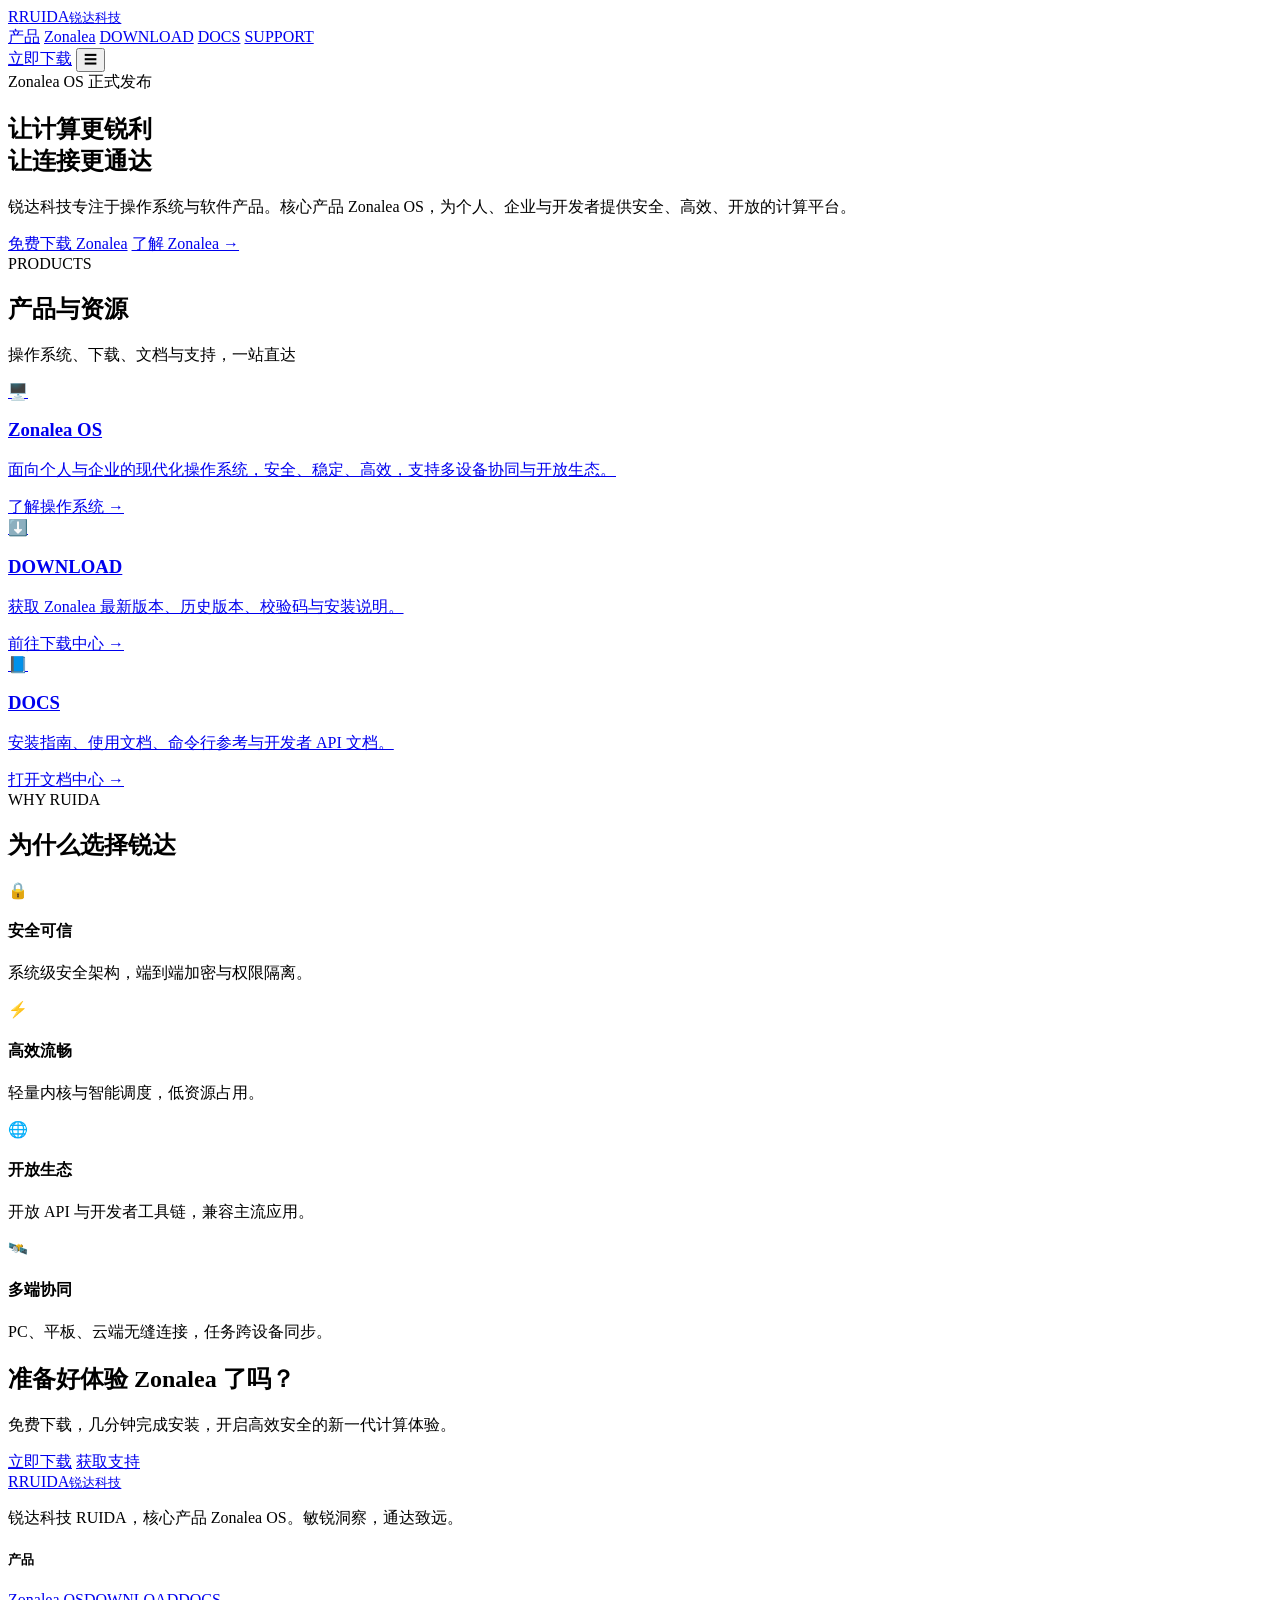
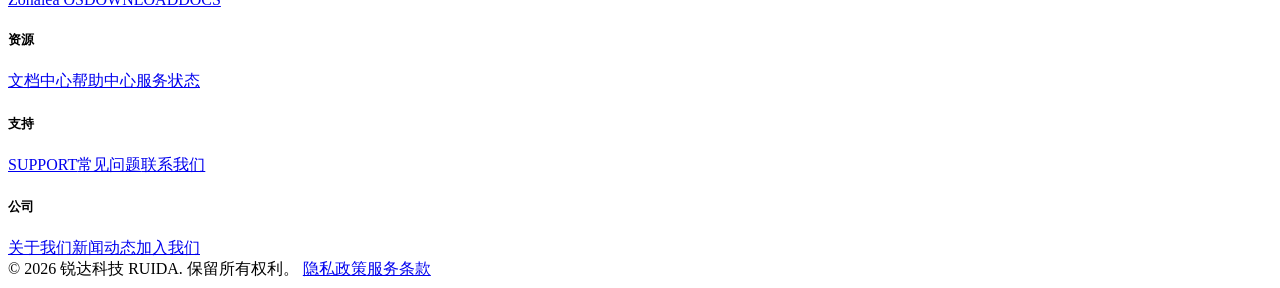
==== index.html @ e65f556b "Create index.html for RUIDA website Initial HTML structure for RUIDA website with sections for produ" ====
<!DOCTYPE html>
<html lang="zh-CN">
<head>
<meta charset="UTF-8">
<meta name="viewport" content="width=device-width, initial-scale=1.0">
<title>锐达科技 RUIDA — Zonalea 操作系统与软件</title>
<meta name="description" content="锐达科技 RUIDA 专注操作系统与软件，核心产品 Zonalea OS。">
<link rel="icon" href="data:image/svg+xml,<svg xmlns='http://www.w3.org/2000/svg' viewBox='0 0 100 100'><rect width='100' height='100' rx='20' fill='%230b1a3a'/><text x='50' y='68' font-size='56' text-anchor='middle' fill='%234da3ff' font-family='Arial' font-weight='bold'>R</text></svg>">
<link rel="stylesheet" href="assets/style.css">
</head>
<body>
<header>
  <div class="wrap">
    <nav class="nav" id="nav">
      <a href="index.html" class="logo"><span class="logo-mark">R</span><span>RUIDA<small>锐达科技</small></span></a>
      <div class="nav-links">
        <a href="#products">产品</a>
        <a href="zonalea/">Zonalea</a>
        <a href="download/">DOWNLOAD</a>
        <a href="docs/">DOCS</a>
        <a href="support/">SUPPORT</a>
      </div>
      <a href="download/" class="nav-cta">立即下载</a>
      <button class="menu-btn" id="menuBtn" aria-label="菜单">☰</button>
    </nav>
  </div>
</header>

<main>
  <section class="page-hero">
    <div class="wrap">
      <div class="badge"><span class="dot"></span> Zonalea OS 正式发布</div>
      <h1>让计算更<span class="grad-text">锐利</span><br>让连接更<span class="grad-text">通达</span></h1>
      <p>锐达科技专注于操作系统与软件产品。核心产品 Zonalea OS，为个人、企业与开发者提供安全、高效、开放的计算平台。</p>
      <div class="hero-actions">
        <a href="download/" class="btn btn-primary">免费下载 Zonalea</a>
        <a href="zonalea/" class="btn btn-ghost">了解 Zonalea →</a>
      </div>
    </div>
  </section>

  <section id="products">
    <div class="wrap">
      <div class="sec-head">
        <div class="sec-tag">PRODUCTS</div>
        <h2>产品与资源</h2>
        <p>操作系统、下载、文档与支持，一站直达</p>
      </div>
      <div class="grid-3">
        <a href="zonalea/" class="card">
          <div class="icon">🖥️</div>
          <h3>Zonalea OS</h3>
          <p>面向个人与企业的现代化操作系统，安全、稳定、高效，支持多设备协同与开放生态。</p>
          <span class="card-link">了解操作系统 →</span>
        </a>
        <a href="download/" class="card">
          <div class="icon">⬇️</div>
          <h3>DOWNLOAD</h3>
          <p>获取 Zonalea 最新版本、历史版本、校验码与安装说明。</p>
          <span class="card-link">前往下载中心 →</span>
        </a>
        <a href="docs/" class="card">
          <div class="icon">📘</div>
          <h3>DOCS</h3>
          <p>安装指南、使用文档、命令行参考与开发者 API 文档。</p>
          <span class="card-link">打开文档中心 →</span>
        </a>
      </div>
    </div>
  </section>

  <section>
    <div class="wrap">
      <div class="sec-head">
        <div class="sec-tag">WHY RUIDA</div>
        <h2>为什么选择锐达</h2>
      </div>
      <div class="grid-2">
        <div class="feature"><div class="fi">🔒</div><div><h4>安全可信</h4><p>系统级安全架构，端到端加密与权限隔离。</p></div></div>
        <div class="feature"><div class="fi">⚡</div><div><h4>高效流畅</h4><p>轻量内核与智能调度，低资源占用。</p></div></div>
        <div class="feature"><div class="fi">🌐</div><div><h4>开放生态</h4><p>开放 API 与开发者工具链，兼容主流应用。</p></div></div>
        <div class="feature"><div class="fi">🛰️</div><div><h4>多端协同</h4><p>PC、平板、云端无缝连接，任务跨设备同步。</p></div></div>
      </div>
    </div>
  </section>

  <div class="wrap">
    <div class="cta-band">
      <h2>准备好体验 Zonalea 了吗？</h2>
      <p>免费下载，几分钟完成安装，开启高效安全的新一代计算体验。</p>
      <div class="hero-actions">
        <a href="download/" class="btn btn-primary">立即下载</a>
        <a href="support/" class="btn btn-ghost">获取支持</a>
      </div>
    </div>
  </div>
</main>

<footer>
  <div class="wrap">
    <div class="foot-grid">
      <div class="foot-brand">
        <a href="index.html" class="logo"><span class="logo-mark">R</span><span>RUIDA<small>锐达科技</small></span></a>
        <p>锐达科技 RUIDA，核心产品 Zonalea OS。敏锐洞察，通达致远。</p>
      </div>
      <div class="foot-col"><h5>产品</h5><a href="zonalea/">Zonalea OS</a><a href="download/">DOWNLOAD</a><a href="docs/">DOCS</a></div>
      <div class="foot-col"><h5>资源</h5><a href="docs/">文档中心</a><a href="support/">帮助中心</a><a href="support/">服务状态</a></div>
      <div class="foot-col"><h5>支持</h5><a href="support/">SUPPORT</a><a href="support/">常见问题</a><a href="support/">联系我们</a></div>
      <div class="foot-col"><h5>公司</h5><a href="#">关于我们</a><a href="#">新闻动态</a><a href="#">加入我们</a></div>
    </div>
    <div class="foot-bottom">
      <span>© <span data-year>2026</span> 锐达科技 RUIDA. 保留所有权利。</span>
      <span><a href="#">隐私政策</a><a href="#">服务条款</a></span>
    </div>
  </div>
</footer>
<script src="assets/main.js"></script>
</body>
</html>
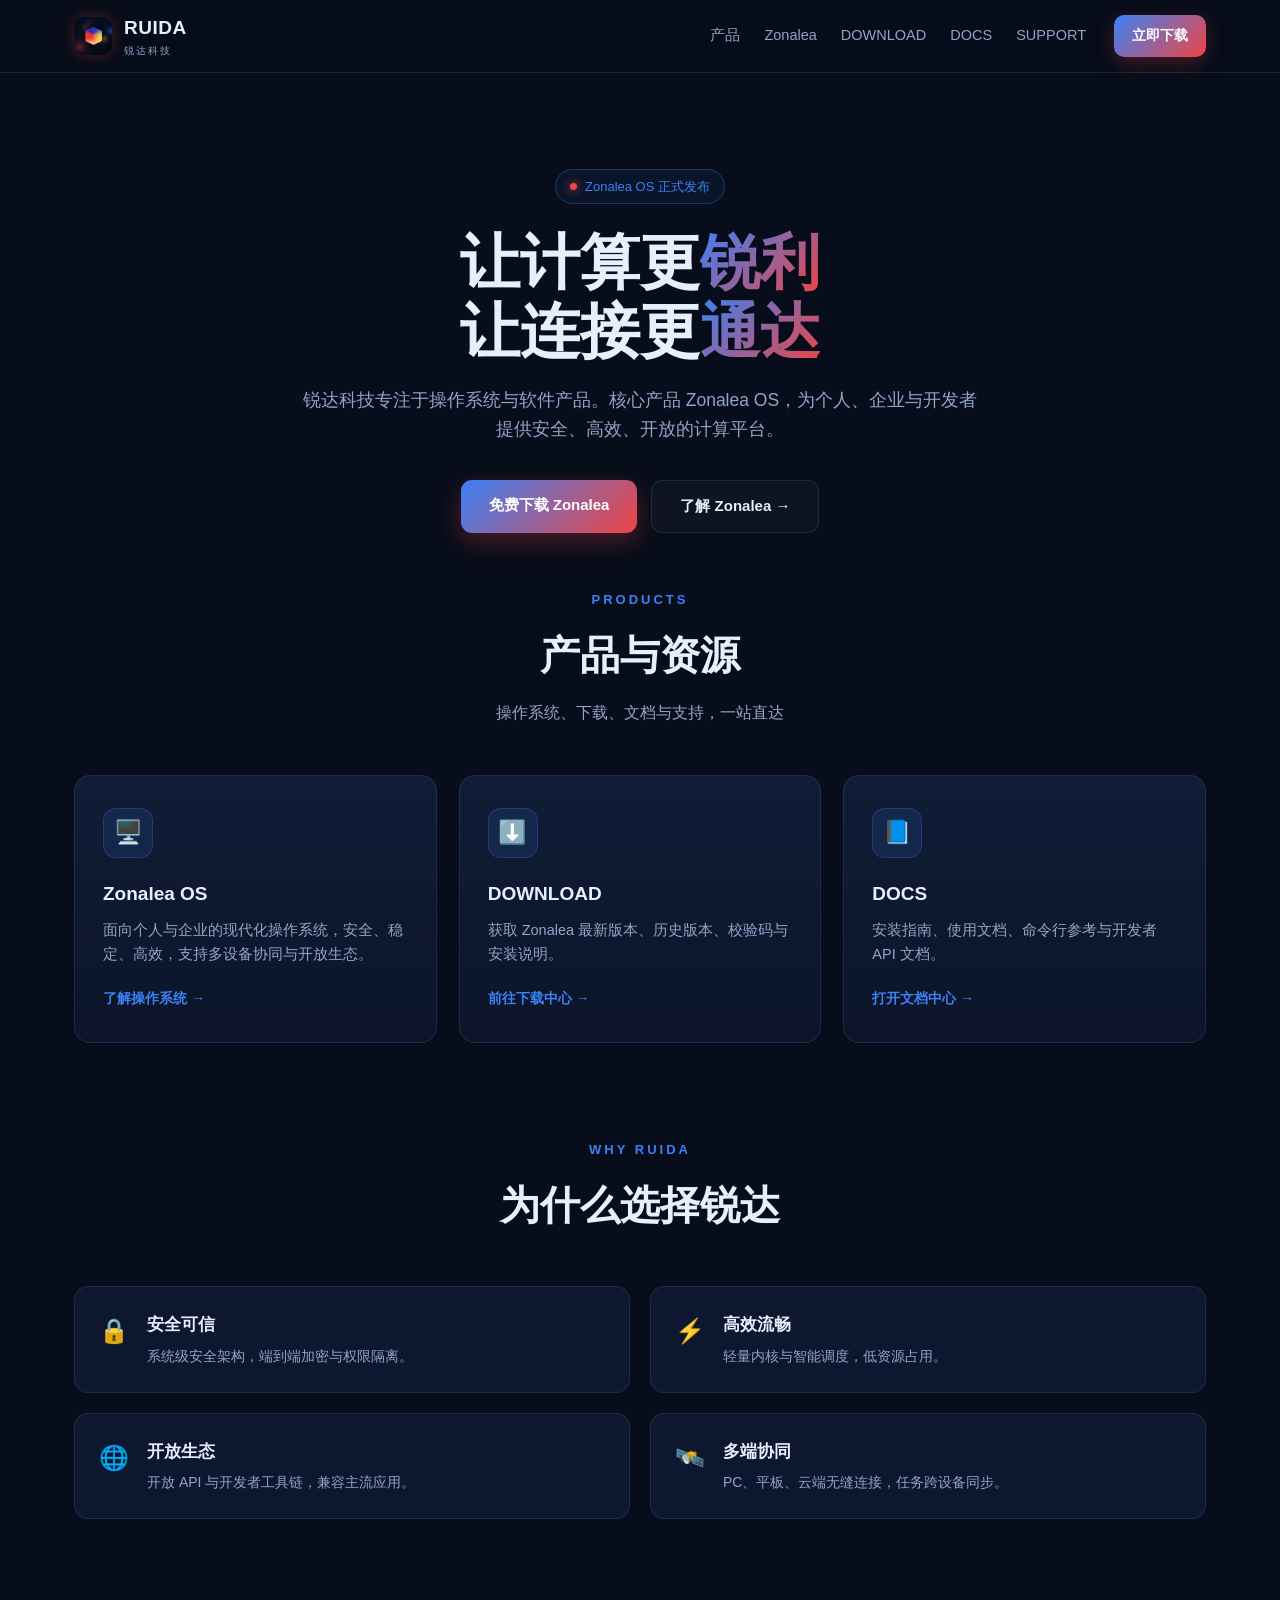
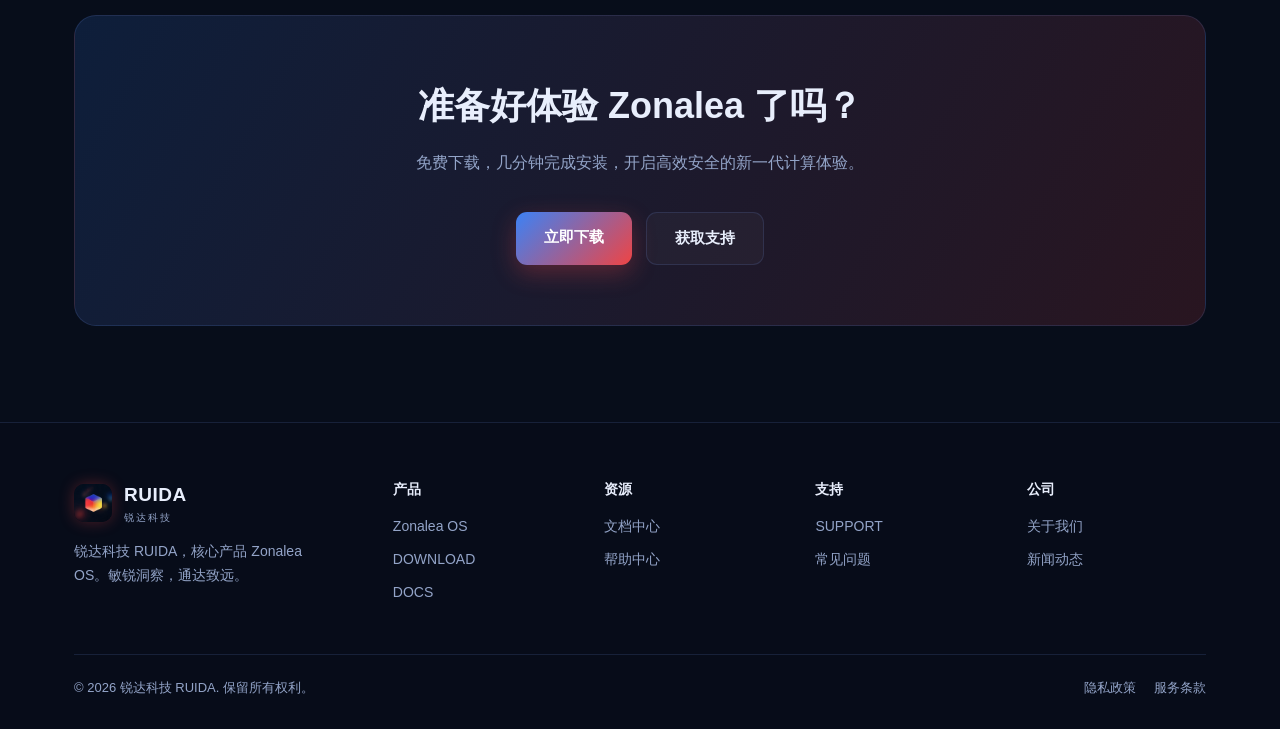
==== commit 35f89f16: "Update index.html" ====
--- a/index.html
+++ b/index.html
@@ -1,119 +1,223 @@
 <!DOCTYPE html>
 <html lang="zh-CN">
 <head>
-<meta charset="UTF-8">
-<meta name="viewport" content="width=device-width, initial-scale=1.0">
-<title>锐达科技 RUIDA — Zonalea 操作系统与软件</title>
-<meta name="description" content="锐达科技 RUIDA 专注操作系统与软件，核心产品 Zonalea OS。">
-<link rel="icon" href="data:image/svg+xml,<svg xmlns='http://www.w3.org/2000/svg' viewBox='0 0 100 100'><rect width='100' height='100' rx='20' fill='%230b1a3a'/><text x='50' y='68' font-size='56' text-anchor='middle' fill='%234da3ff' font-family='Arial' font-weight='bold'>R</text></svg>">
-<link rel="stylesheet" href="assets/style.css">
+  <meta charset="UTF-8" />
+  <meta name="viewport" content="width=device-width, initial-scale=1.0" />
+  <title>锐达科技 RUIDA — Zonalea 操作系统与软件</title>
+  <meta name="description" content="锐达科技 RUIDA 专注操作系统与软件，核心产品 Zonalea OS。" />
+  
+  <!-- 浏览器标签页图标设置为你的 Logo -->
+  <link rel="icon" type="image/jpeg" href="logo.jpg" />
+  
+  <style>
+    :root {
+      --bg: #070d1a; --bg-soft: #0d1730; --card: #111d38;
+      --line: rgba(120, 160, 255, .14); --text: #e8eefc; --muted: #93a4c8;
+      /* 把主题色改成了匹配你 Logo 的蓝红渐变 */
+      --blue: #3b82f6; --red: #ef4444; 
+      --grad: linear-gradient(135deg, #3b82f6, #ef4444);
+      --radius: 16px; --max: 1180px;
+    }
+    * { margin: 0; padding: 0; box-sizing: border-box; }
+    body { font-family: -apple-system, BlinkMacSystemFont, "Segoe UI", "PingFang SC", sans-serif; background: var(--bg); color: var(--text); line-height: 1.65; overflow-x: hidden; }
+    a { color: inherit; text-decoration: none; }
+    .wrap { width: 100%; max-width: var(--max); margin: 0 auto; padding: 0 24px; }
+    
+    /* 顶部导航 */
+    header { position: sticky; top: 0; z-index: 50; backdrop-filter: blur(14px); background: rgba(7,13,26,.78); border-bottom: 1px solid var(--line); }
+    .nav { display: flex; align-items: center; height: 72px; gap: 28px; }
+    .logo { display: flex; align-items: center; gap: 12px; font-weight: 800; font-size: 19px; letter-spacing: .5px; }
+    
+    /* 魔法 CSS：自动裁切图片，把黑底和水印裁掉，只保留正中间的立方体 */
+    .logo img { 
+      width: 38px; height: 38px; 
+      border-radius: 10px; 
+      object-fit: cover; 
+      object-position: center; 
+      box-shadow: 0 0 15px rgba(239, 68, 68, 0.3);
+    }
+    .logo small { display: block; font-size: 10px; color: var(--muted); font-weight: 500; letter-spacing: 2px; }
+    
+    .nav-links { display: flex; gap: 24px; margin-left: auto; font-size: 14.5px; color: var(--muted); }
+    .nav-links a:hover { color: var(--text); }
+    .nav-cta { font-size: 14px; padding: 9px 18px; border-radius: 10px; background: var(--grad); color: #fff; font-weight: 700; box-shadow: 0 6px 20px rgba(239,68,68,.28); }
+    .menu-btn { display: none; background: none; border: 0; color: var(--text); font-size: 24px; cursor: pointer; }
+    
+    /* 首屏区 */
+    section { position: relative; z-index: 1; padding: 0 0 96px; }
+    .page-hero { padding: 96px 0 56px; text-align: center; }
+    .page-hero h1 { font-size: clamp(34px, 5vw, 60px); line-height: 1.15; font-weight: 800; margin-bottom: 20px; }
+    .page-hero p { max-width: 680px; margin: 0 auto; color: var(--muted); font-size: 17.5px; }
+    .grad-text { background: var(--grad); -webkit-background-clip: text; color: transparent; }
+    
+    .badge { display: inline-flex; align-items: center; gap: 8px; font-size: 13px; color: var(--blue); border: 1px solid rgba(59,130,246,.3); background: rgba(59,130,246,.07); padding: 6px 14px; border-radius: 999px; margin-bottom: 24px; }
+    .dot { width: 7px; height: 7px; border-radius: 50%; background: var(--red); box-shadow: 0 0 10px var(--red); }
+    .hero-actions { display: flex; gap: 14px; justify-content: center; flex-wrap: wrap; margin-top: 36px; }
+    
+    .btn { display: inline-block; padding: 13px 28px; border-radius: 11px; font-weight: 700; font-size: 15px; transition: all .2s; }
+    .btn-primary { background: var(--grad); color: #fff; box-shadow: 0 8px 24px rgba(239,68,68,.3); }
+    .btn-primary:hover { transform: translateY(-2px); box-shadow: 0 12px 32px rgba(239,68,68,.45); }
+    .btn-ghost { border: 1px solid var(--line); color: var(--text); background: rgba(255,255,255,.03); }
+    .btn-ghost:hover { border-color: var(--blue); background: rgba(59,130,246,.09); }
+    
+    /* 内容区块 */
+    .sec-head { text-align: center; margin-bottom: 48px; }
+    .sec-tag { font-size: 13px; color: var(--blue); letter-spacing: 3px; font-weight: 700; margin-bottom: 12px; }
+    .sec-head h2 { font-size: clamp(26px, 3.4vw, 40px); font-weight: 800; }
+    .sec-head p { color: var(--muted); margin-top: 12px; font-size: 16px; }
+    
+    .grid-3 { display: grid; grid-template-columns: repeat(3, 1fr); gap: 22px; }
+    .grid-2 { display: grid; grid-template-columns: repeat(2, 1fr); gap: 20px; }
+    .card { background: linear-gradient(180deg, var(--card), rgba(17,29,56,.5)); border: 1px solid var(--line); border-radius: var(--radius); padding: 32px 28px; transition: .25s; display: flex; flex-direction: column; }
+    .card:hover { transform: translateY(-6px); border-color: rgba(239,68,68,.5); box-shadow: 0 18px 40px rgba(0,0,0,.42); }
+    .icon { width: 50px; height: 50px; border-radius: 13px; background: rgba(59,130,246,.12); border: 1px solid rgba(59,130,246,.25); display: grid; place-items: center; font-size: 23px; margin-bottom: 20px; }
+    .card h3 { font-size: 19px; margin-bottom: 10px; font-weight: 700; }
+    .card p { color: var(--muted); font-size: 14.5px; flex: 1; }
+    .card-link { margin-top: 20px; font-size: 14px; color: var(--blue); font-weight: 600; }
+    
+    .feature { display: flex; gap: 18px; padding: 24px; background: var(--bg-soft); border: 1px solid var(--line); border-radius: 14px; }
+    .feature .fi { font-size: 24px; }
+    .feature h4 { font-size: 16.5px; margin-bottom: 6px; }
+    .feature p { color: var(--muted); font-size: 14px; }
+    
+    .cta-band { background: linear-gradient(120deg, rgba(59,130,246,.15), rgba(239,68,68,.15)); border: 1px solid var(--line); border-radius: 22px; padding: 60px 36px; text-align: center; margin-bottom: 96px; }
+    .cta-band h2 { font-size: clamp(24px, 3.2vw, 36px); font-weight: 800; margin-bottom: 14px; }
+    .cta-band p { color: var(--muted); margin-bottom: 28px; }
+    
+    /* 页脚 */
+    footer { border-top: 1px solid var(--line); padding: 56px 0 30px; background: rgba(7,13,26,.6); }
+    .foot-grid { display: grid; grid-template-columns: 1.6fr repeat(4,1fr); gap: 32px; margin-bottom: 40px; }
+    .foot-brand p { color: var(--muted); font-size: 14px; margin-top: 14px; max-width: 260px; }
+    .foot-col h5 { font-size: 13.5px; margin-bottom: 14px; }
+    .foot-col a { display: block; color: var(--muted); font-size: 14px; margin-bottom: 10px; }
+    .foot-col a:hover { color: var(--blue); }
+    .foot-bottom { border-top: 1px solid var(--line); padding-top: 22px; display: flex; justify-content: space-between; flex-wrap: wrap; font-size: 13px; color: var(--muted); }
+    .foot-bottom a { margin-left: 18px; }
+    
+    /* 手机端适配 */
+    @media(max-width:900px) { .grid-3 { grid-template-columns: 1fr 1fr; } .foot-grid { grid-template-columns: 1fr 1fr; } }
+    @media(max-width:720px) {
+      .nav-links, .nav-cta { display: none; } .menu-btn { display: block; margin-left: auto; }
+      .nav.open .nav-links { display: flex; flex-direction: column; position: absolute; top: 72px; left: 0; right: 0; background: rgba(7,13,26,.98); padding: 12px 24px 20px; border-bottom:1px solid var(--line);}
+      .grid-3, .grid-2 { grid-template-columns: 1fr; } .foot-grid { grid-template-columns: 1fr 1fr; } .foot-brand { grid-column: 1/-1; }
+    }
+  </style>
 </head>
 <body>
-<header>
-  <div class="wrap">
-    <nav class="nav" id="nav">
-      <a href="index.html" class="logo"><span class="logo-mark">R</span><span>RUIDA<small>锐达科技</small></span></a>
-      <div class="nav-links">
-        <a href="#products">产品</a>
-        <a href="zonalea/">Zonalea</a>
-        <a href="download/">DOWNLOAD</a>
-        <a href="docs/">DOCS</a>
-        <a href="support/">SUPPORT</a>
-      </div>
-      <a href="download/" class="nav-cta">立即下载</a>
-      <button class="menu-btn" id="menuBtn" aria-label="菜单">☰</button>
-    </nav>
-  </div>
-</header>
-
-<main>
-  <section class="page-hero">
+
+  <header>
     <div class="wrap">
-      <div class="badge"><span class="dot"></span> Zonalea OS 正式发布</div>
-      <h1>让计算更<span class="grad-text">锐利</span><br>让连接更<span class="grad-text">通达</span></h1>
-      <p>锐达科技专注于操作系统与软件产品。核心产品 Zonalea OS，为个人、企业与开发者提供安全、高效、开放的计算平台。</p>
-      <div class="hero-actions">
-        <a href="download/" class="btn btn-primary">免费下载 Zonalea</a>
-        <a href="zonalea/" class="btn btn-ghost">了解 Zonalea →</a>
-      </div>
+      <nav class="nav" id="nav">
+        <!-- 这里就是替换成图片的地方 -->
+        <a href="index.html" class="logo">
+          <img src="logo.jpg" alt="Zonalea Logo">
+          <span>RUIDA<small>锐达科技</small></span>
+        </a>
+        <div class="nav-links">
+          <a href="#products">产品</a>
+          <a href="zonalea/">Zonalea</a>
+          <a href="download/">DOWNLOAD</a>
+          <a href="docs/">DOCS</a>
+          <a href="support/">SUPPORT</a>
+        </div>
+        <a href="download/" class="nav-cta">立即下载</a>
+        <button class="menu-btn" id="menuBtn">☰</button>
+      </nav>
     </div>
-  </section>
-
-  <section id="products">
+  </header>
+
+  <main>
+    <section class="page-hero">
+      <div class="wrap">
+        <div class="badge"><span class="dot"></span> Zonalea OS 正式发布</div>
+        <h1>让计算更<span class="grad-text">锐利</span><br>让连接更<span class="grad-text">通达</span></h1>
+        <p>锐达科技专注于操作系统与软件产品。核心产品 Zonalea OS，为个人、企业与开发者提供安全、高效、开放的计算平台。</p>
+        <div class="hero-actions">
+          <a href="download/" class="btn btn-primary">免费下载 Zonalea</a>
+          <a href="zonalea/" class="btn btn-ghost">了解 Zonalea →</a>
+        </div>
+      </div>
+    </section>
+
+    <section id="products">
+      <div class="wrap">
+        <div class="sec-head">
+          <div class="sec-tag">PRODUCTS</div>
+          <h2>产品与资源</h2>
+          <p>操作系统、下载、文档与支持，一站直达</p>
+        </div>
+        <div class="grid-3">
+          <a href="zonalea/" class="card">
+            <div class="icon">🖥️</div>
+            <h3>Zonalea OS</h3>
+            <p>面向个人与企业的现代化操作系统，安全、稳定、高效，支持多设备协同与开放生态。</p>
+            <span class="card-link">了解操作系统 →</span>
+          </a>
+          <a href="download/" class="card">
+            <div class="icon">⬇️</div>
+            <h3>DOWNLOAD</h3>
+            <p>获取 Zonalea 最新版本、历史版本、校验码与安装说明。</p>
+            <span class="card-link">前往下载中心 →</span>
+          </a>
+          <a href="docs/" class="card">
+            <div class="icon">📘</div>
+            <h3>DOCS</h3>
+            <p>安装指南、使用文档、命令行参考与开发者 API 文档。</p>
+            <span class="card-link">打开文档中心 →</span>
+          </a>
+        </div>
+      </div>
+    </section>
+
+    <section>
+      <div class="wrap">
+        <div class="sec-head">
+          <div class="sec-tag">WHY RUIDA</div>
+          <h2>为什么选择锐达</h2>
+        </div>
+        <div class="grid-2">
+          <div class="feature"><div class="fi">🔒</div><div><h4>安全可信</h4><p>系统级安全架构，端到端加密与权限隔离。</p></div></div>
+          <div class="feature"><div class="fi">⚡</div><div><h4>高效流畅</h4><p>轻量内核与智能调度，低资源占用。</p></div></div>
+          <div class="feature"><div class="fi">🌐</div><div><h4>开放生态</h4><p>开放 API 与开发者工具链，兼容主流应用。</p></div></div>
+          <div class="feature"><div class="fi">🛰️</div><div><h4>多端协同</h4><p>PC、平板、云端无缝连接，任务跨设备同步。</p></div></div>
+        </div>
+      </div>
+    </section>
+
     <div class="wrap">
-      <div class="sec-head">
-        <div class="sec-tag">PRODUCTS</div>
-        <h2>产品与资源</h2>
-        <p>操作系统、下载、文档与支持，一站直达</p>
-      </div>
-      <div class="grid-3">
-        <a href="zonalea/" class="card">
-          <div class="icon">🖥️</div>
-          <h3>Zonalea OS</h3>
-          <p>面向个人与企业的现代化操作系统，安全、稳定、高效，支持多设备协同与开放生态。</p>
-          <span class="card-link">了解操作系统 →</span>
-        </a>
-        <a href="download/" class="card">
-          <div class="icon">⬇️</div>
-          <h3>DOWNLOAD</h3>
-          <p>获取 Zonalea 最新版本、历史版本、校验码与安装说明。</p>
-          <span class="card-link">前往下载中心 →</span>
-        </a>
-        <a href="docs/" class="card">
-          <div class="icon">📘</div>
-          <h3>DOCS</h3>
-          <p>安装指南、使用文档、命令行参考与开发者 API 文档。</p>
-          <span class="card-link">打开文档中心 →</span>
-        </a>
+      <div class="cta-band">
+        <h2>准备好体验 Zonalea 了吗？</h2>
+        <p>免费下载，几分钟完成安装，开启高效安全的新一代计算体验。</p>
+        <div class="hero-actions">
+          <a href="download/" class="btn btn-primary">立即下载</a>
+          <a href="support/" class="btn btn-ghost">获取支持</a>
+        </div>
       </div>
     </div>
-  </section>
-
-  <section>
+  </main>
+
+  <footer>
     <div class="wrap">
-      <div class="sec-head">
-        <div class="sec-tag">WHY RUIDA</div>
-        <h2>为什么选择锐达</h2>
-      </div>
-      <div class="grid-2">
-        <div class="feature"><div class="fi">🔒</div><div><h4>安全可信</h4><p>系统级安全架构，端到端加密与权限隔离。</p></div></div>
-        <div class="feature"><div class="fi">⚡</div><div><h4>高效流畅</h4><p>轻量内核与智能调度，低资源占用。</p></div></div>
-        <div class="feature"><div class="fi">🌐</div><div><h4>开放生态</h4><p>开放 API 与开发者工具链，兼容主流应用。</p></div></div>
-        <div class="feature"><div class="fi">🛰️</div><div><h4>多端协同</h4><p>PC、平板、云端无缝连接，任务跨设备同步。</p></div></div>
+      <div class="foot-grid">
+        <div class="foot-brand">
+          <a href="index.html" class="logo"><img src="logo.jpg" alt="Logo"><span>RUIDA<small>锐达科技</small></span></a>
+          <p>锐达科技 RUIDA，核心产品 Zonalea OS。敏锐洞察，通达致远。</p>
+        </div>
+        <div class="foot-col"><h5>产品</h5><a href="zonalea/">Zonalea OS</a><a href="download/">DOWNLOAD</a><a href="docs/">DOCS</a></div>
+        <div class="foot-col"><h5>资源</h5><a href="docs/">文档中心</a><a href="support/">帮助中心</a></div>
+        <div class="foot-col"><h5>支持</h5><a href="support/">SUPPORT</a><a href="support/">常见问题</a></div>
+        <div class="foot-col"><h5>公司</h5><a href="#">关于我们</a><a href="#">新闻动态</a></div>
+      </div>
+      <div class="foot-bottom">
+        <span>© 2026 锐达科技 RUIDA. 保留所有权利。</span>
+        <span><a href="#">隐私政策</a><a href="#">服务条款</a></span>
       </div>
     </div>
-  </section>
-
-  <div class="wrap">
-    <div class="cta-band">
-      <h2>准备好体验 Zonalea 了吗？</h2>
-      <p>免费下载，几分钟完成安装，开启高效安全的新一代计算体验。</p>
-      <div class="hero-actions">
-        <a href="download/" class="btn btn-primary">立即下载</a>
-        <a href="support/" class="btn btn-ghost">获取支持</a>
-      </div>
-    </div>
-  </div>
-</main>
-
-<footer>
-  <div class="wrap">
-    <div class="foot-grid">
-      <div class="foot-brand">
-        <a href="index.html" class="logo"><span class="logo-mark">R</span><span>RUIDA<small>锐达科技</small></span></a>
-        <p>锐达科技 RUIDA，核心产品 Zonalea OS。敏锐洞察，通达致远。</p>
-      </div>
-      <div class="foot-col"><h5>产品</h5><a href="zonalea/">Zonalea OS</a><a href="download/">DOWNLOAD</a><a href="docs/">DOCS</a></div>
-      <div class="foot-col"><h5>资源</h5><a href="docs/">文档中心</a><a href="support/">帮助中心</a><a href="support/">服务状态</a></div>
-      <div class="foot-col"><h5>支持</h5><a href="support/">SUPPORT</a><a href="support/">常见问题</a><a href="support/">联系我们</a></div>
-      <div class="foot-col"><h5>公司</h5><a href="#">关于我们</a><a href="#">新闻动态</a><a href="#">加入我们</a></div>
-    </div>
-    <div class="foot-bottom">
-      <span>© <span data-year>2026</span> 锐达科技 RUIDA. 保留所有权利。</span>
-      <span><a href="#">隐私政策</a><a href="#">服务条款</a></span>
-    </div>
-  </div>
-</footer>
-<script src="assets/main.js"></script>
+  </footer>
+
+  <script>
+    const nav = document.getElementById('nav');
+    document.getElementById('menuBtn').addEventListener('click', () => nav.classList.toggle('open'));
+  </script>
 </body>
 </html>
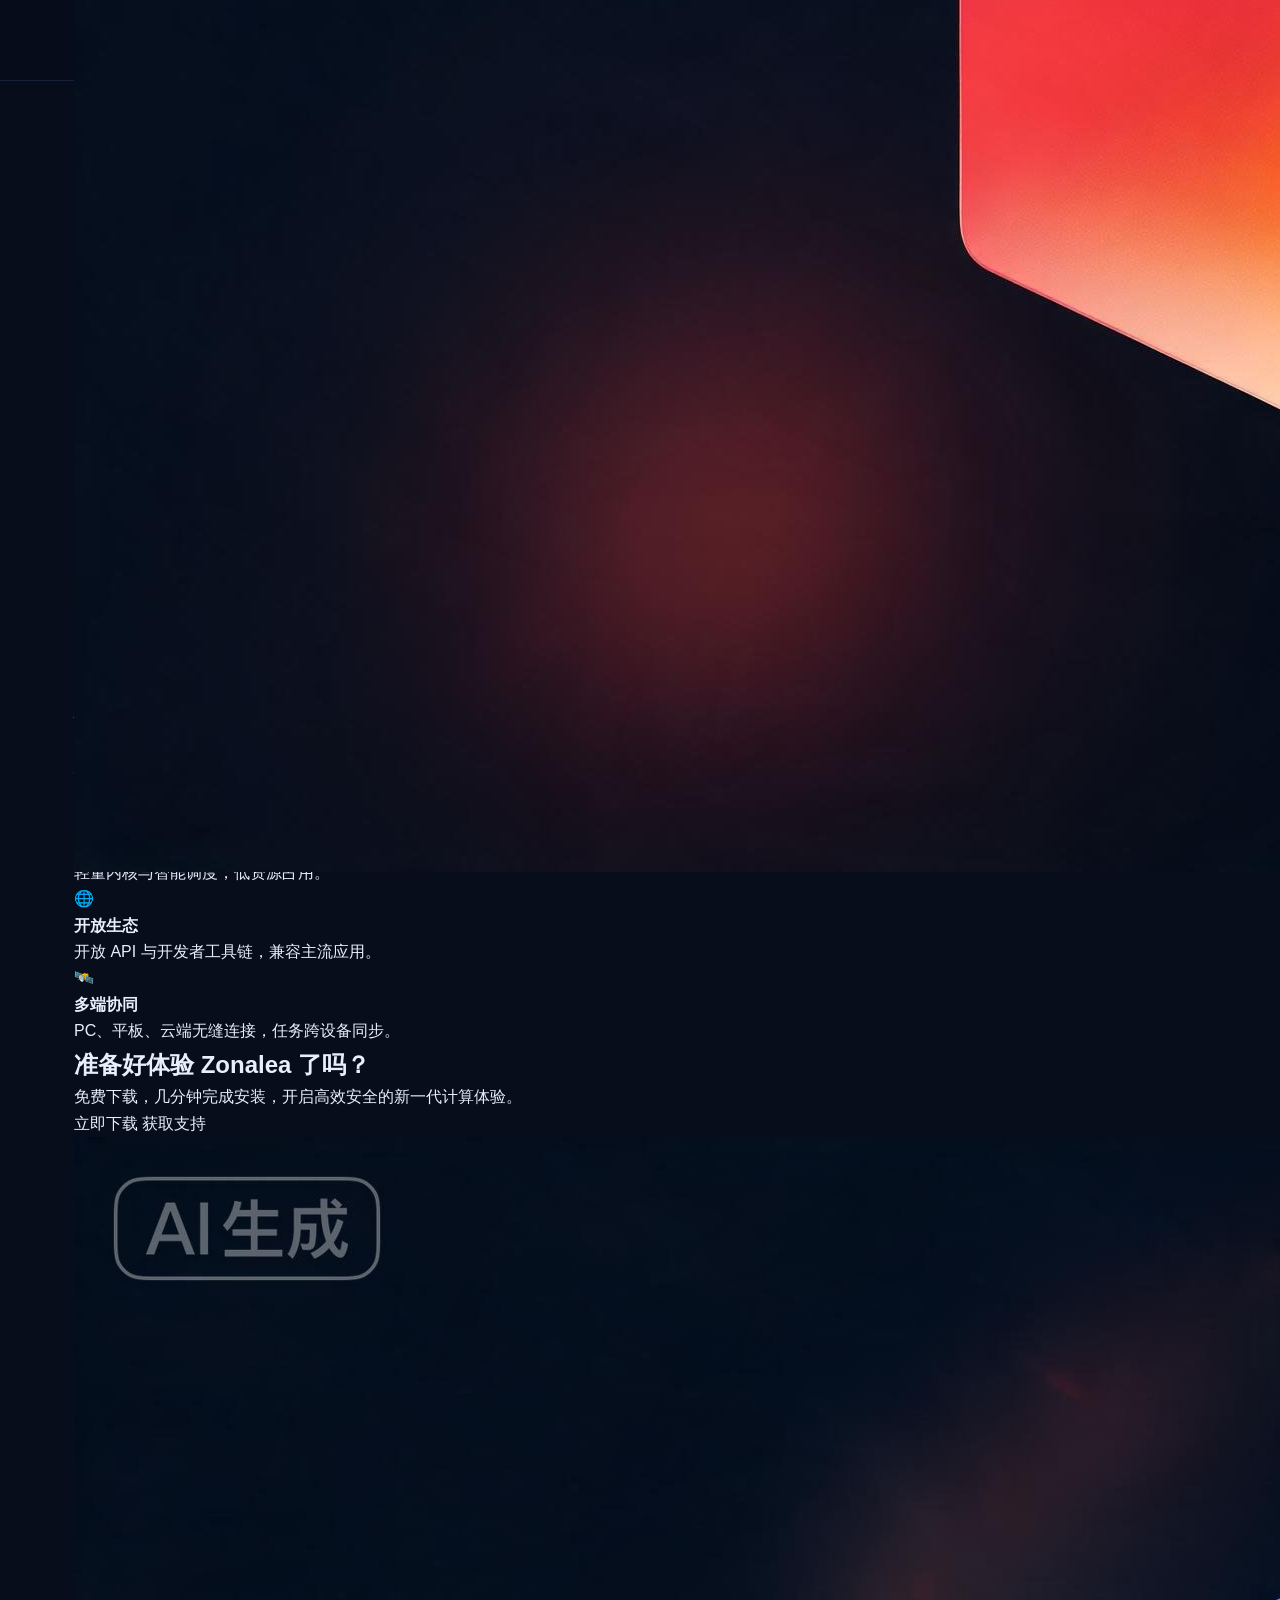
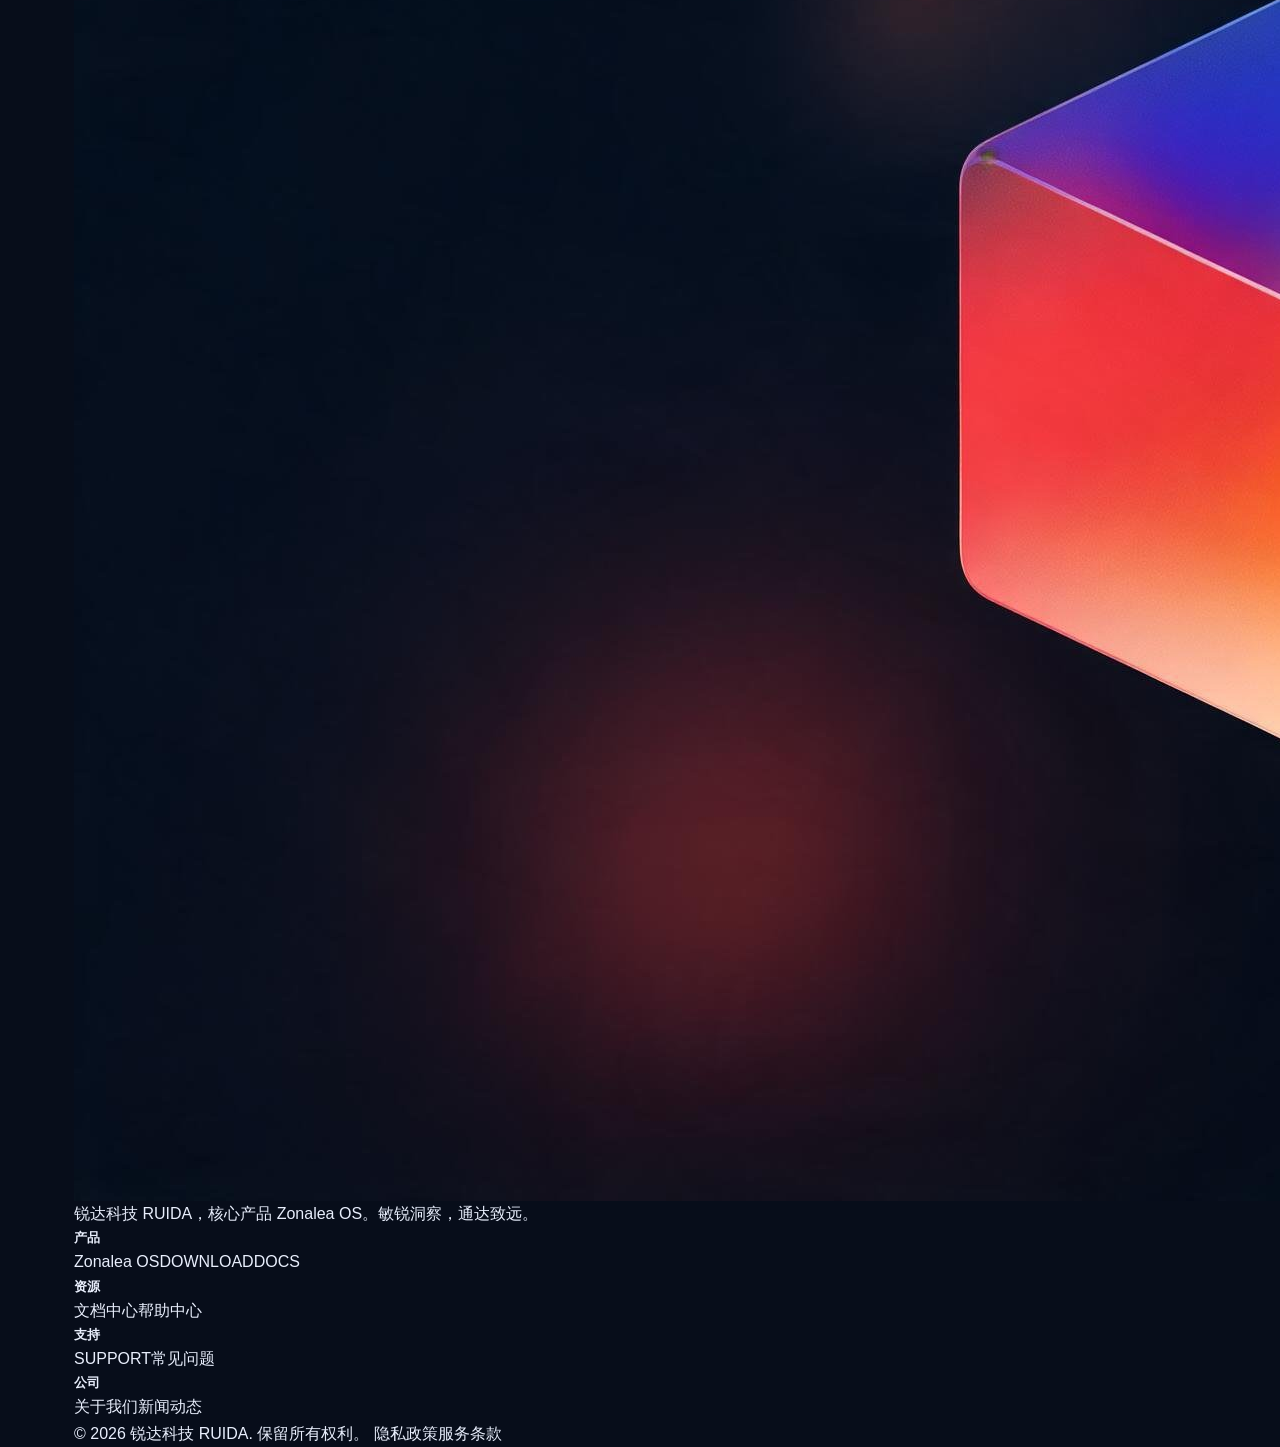
==== commit 6ae5d862: "Update index.html" ====
--- a/index.html
+++ b/index.html
@@ -25,16 +25,17 @@
     
     /* 顶部导航 */
     header { position: sticky; top: 0; z-index: 50; backdrop-filter: blur(14px); background: rgba(7,13,26,.78); border-bottom: 1px solid var(--line); }
-    .nav { display: flex; align-items: center; height: 72px; gap: 28px; }
+    .nav { display: flex; align-items: center; height: 80px; gap: 28px; } /* 把高度从 72 改成 80 */
     .logo { display: flex; align-items: center; gap: 12px; font-weight: 800; font-size: 19px; letter-spacing: .5px; }
     
     /* 魔法 CSS：自动裁切图片，把黑底和水印裁掉，只保留正中间的立方体 */
     .logo img { 
-      width: 38px; height: 38px; 
-      border-radius: 10px; 
-      object-fit: cover; 
-      object-position: center; 
-      box-shadow: 0 0 15px rgba(239, 68, 68, 0.3);
+    .logo img { 
+       width: 52px; height: 52px; /* 把 38 改成 52，放大尺寸 */
+  border-radius: 12px; 
+  object-fit: cover; 
+  object-position: center; 
+  box-shadow: 0 0 15px rgba(239, 68, 68, 0.3);
     }
     .logo small { display: block; font-size: 10px; color: var(--muted); font-weight: 500; letter-spacing: 2px; }
     
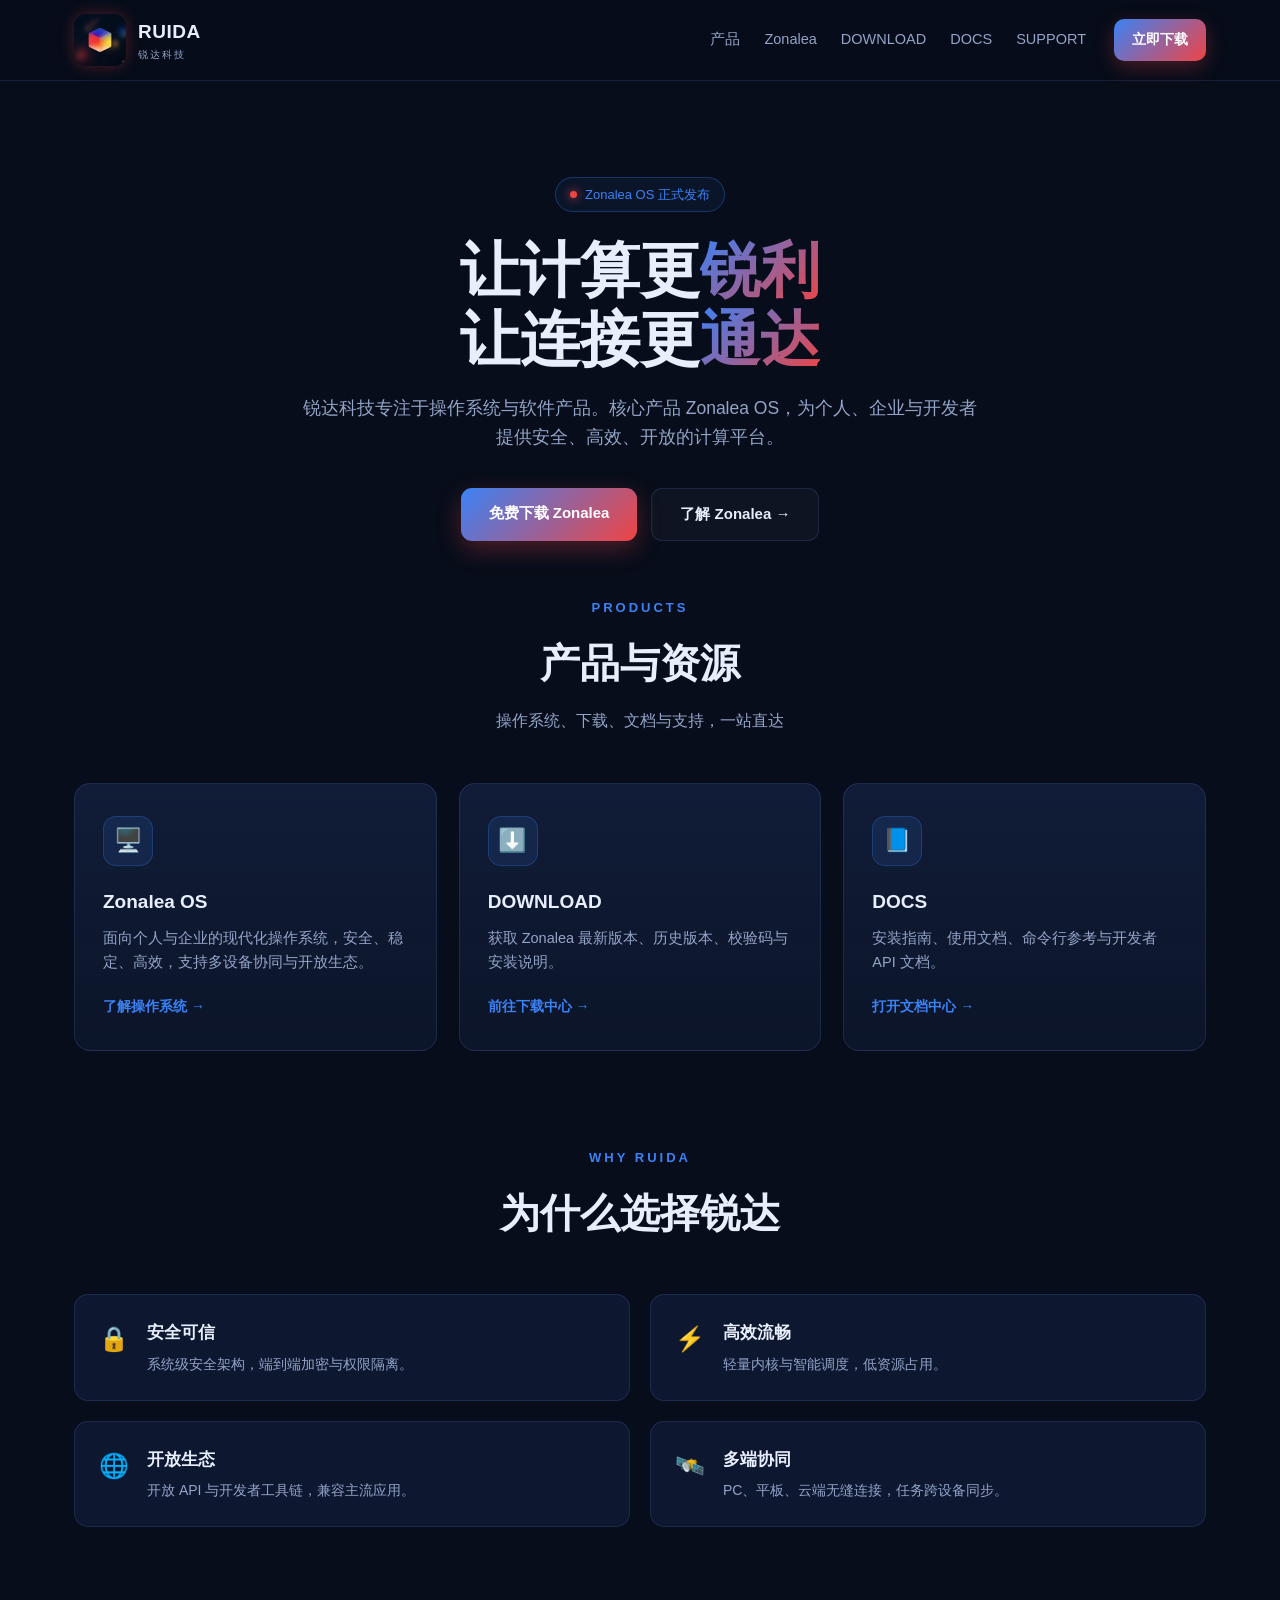
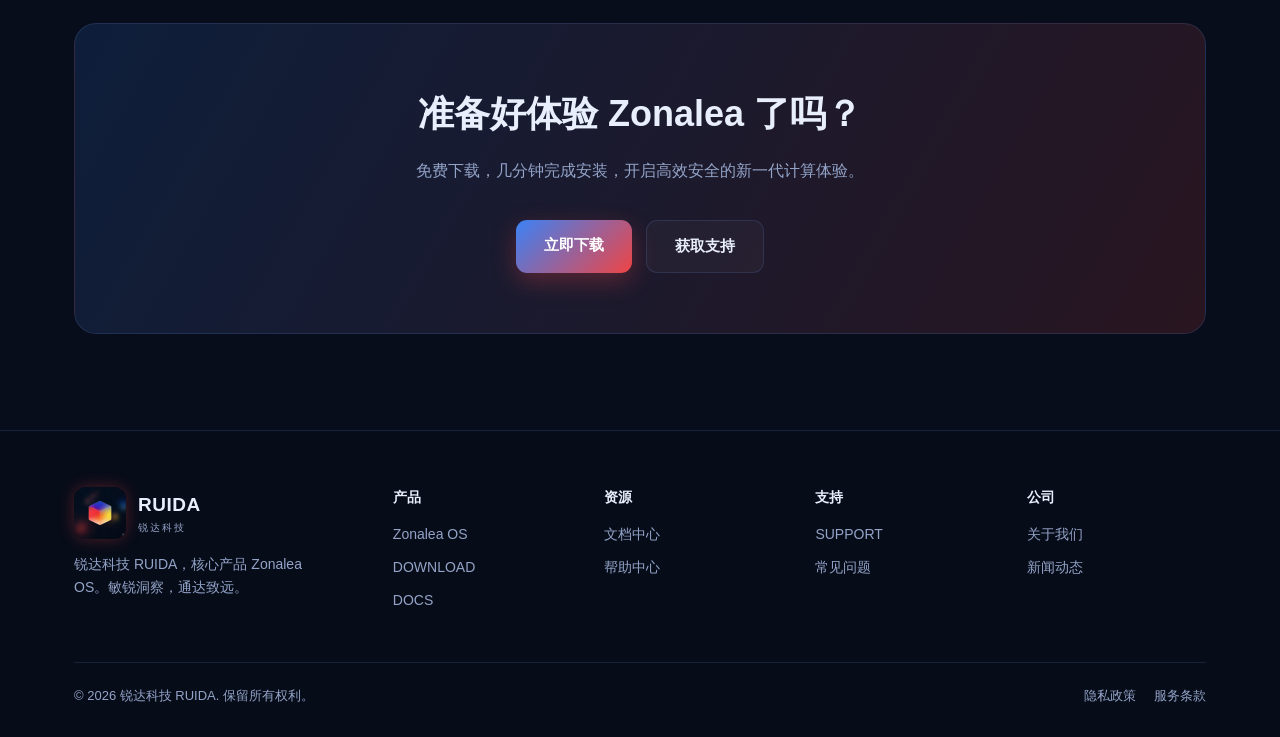
==== commit 1814560b: "Update index.html" ====
--- a/index.html
+++ b/index.html
@@ -11,96 +11,347 @@
   
   <style>
     :root {
-      --bg: #070d1a; --bg-soft: #0d1730; --card: #111d38;
-      --line: rgba(120, 160, 255, .14); --text: #e8eefc; --muted: #93a4c8;
-      /* 把主题色改成了匹配你 Logo 的蓝红渐变 */
-      --blue: #3b82f6; --red: #ef4444; 
+      --bg: #070d1a; 
+      --bg-soft: #0d1730; 
+      --card: #111d38;
+      --line: rgba(120, 160, 255, .14); 
+      --text: #e8eefc; 
+      --muted: #93a4c8;
+      /* 主题色：匹配 Logo 的蓝红渐变 */
+      --blue: #3b82f6; 
+      --red: #ef4444; 
       --grad: linear-gradient(135deg, #3b82f6, #ef4444);
-      --radius: 16px; --max: 1180px;
-    }
+      --radius: 16px; 
+      --max: 1180px;
+    }
+    
     * { margin: 0; padding: 0; box-sizing: border-box; }
-    body { font-family: -apple-system, BlinkMacSystemFont, "Segoe UI", "PingFang SC", sans-serif; background: var(--bg); color: var(--text); line-height: 1.65; overflow-x: hidden; }
+    
+    body { 
+      font-family: -apple-system, BlinkMacSystemFont, "Segoe UI", "PingFang SC", sans-serif; 
+      background: var(--bg); 
+      color: var(--text); 
+      line-height: 1.65; 
+      overflow-x: hidden; 
+    }
+    
     a { color: inherit; text-decoration: none; }
     .wrap { width: 100%; max-width: var(--max); margin: 0 auto; padding: 0 24px; }
     
     /* 顶部导航 */
-    header { position: sticky; top: 0; z-index: 50; backdrop-filter: blur(14px); background: rgba(7,13,26,.78); border-bottom: 1px solid var(--line); }
-    .nav { display: flex; align-items: center; height: 80px; gap: 28px; } /* 把高度从 72 改成 80 */
-    .logo { display: flex; align-items: center; gap: 12px; font-weight: 800; font-size: 19px; letter-spacing: .5px; }
-    
-    /* 魔法 CSS：自动裁切图片，把黑底和水印裁掉，只保留正中间的立方体 */
+    header { 
+      position: sticky; 
+      top: 0; 
+      z-index: 50; 
+      backdrop-filter: blur(14px); 
+      background: rgba(7,13,26,.78); 
+      border-bottom: 1px solid var(--line); 
+    }
+    
+    .nav { 
+      display: flex; 
+      align-items: center; 
+      height: 80px; /* 高度从 72 改为 80 */
+      gap: 28px; 
+    }
+    
+    .logo { 
+      display: flex; 
+      align-items: center; 
+      gap: 12px; 
+      font-weight: 800; 
+      font-size: 19px; 
+      letter-spacing: .5px; 
+    }
+    
+    /* Logo 图片设置 */
     .logo img { 
-    .logo img { 
-       width: 52px; height: 52px; /* 把 38 改成 52，放大尺寸 */
-  border-radius: 12px; 
-  object-fit: cover; 
-  object-position: center; 
-  box-shadow: 0 0 15px rgba(239, 68, 68, 0.3);
-    }
-    .logo small { display: block; font-size: 10px; color: var(--muted); font-weight: 500; letter-spacing: 2px; }
-    
-    .nav-links { display: flex; gap: 24px; margin-left: auto; font-size: 14.5px; color: var(--muted); }
+      width: 52px; /* 尺寸从 38 改为 52 */
+      height: 52px; 
+      border-radius: 12px; 
+      object-fit: cover; 
+      object-position: center; 
+      box-shadow: 0 0 15px rgba(239, 68, 68, 0.3);
+      background-color: rgba(255,255,255,0.05); /* 加一点微弱的底色防止边缘太黑 */
+    }
+    
+    .logo small { 
+      display: block; 
+      font-size: 10px; 
+      color: var(--muted); 
+      font-weight: 500; 
+      letter-spacing: 2px; 
+    }
+    
+    .nav-links { 
+      display: flex; 
+      gap: 24px; 
+      margin-left: auto; 
+      font-size: 14.5px; 
+      color: var(--muted); 
+    }
+    
     .nav-links a:hover { color: var(--text); }
-    .nav-cta { font-size: 14px; padding: 9px 18px; border-radius: 10px; background: var(--grad); color: #fff; font-weight: 700; box-shadow: 0 6px 20px rgba(239,68,68,.28); }
-    .menu-btn { display: none; background: none; border: 0; color: var(--text); font-size: 24px; cursor: pointer; }
+    
+    .nav-cta { 
+      font-size: 14px; 
+      padding: 9px 18px; 
+      border-radius: 10px; 
+      background: var(--grad); 
+      color: #fff; 
+      font-weight: 700; 
+      box-shadow: 0 6px 20px rgba(239,68,68,.28); 
+    }
+    
+    .menu-btn { 
+      display: none; 
+      background: none; 
+      border: 0; 
+      color: var(--text); 
+      font-size: 24px; 
+      cursor: pointer; 
+    }
     
     /* 首屏区 */
     section { position: relative; z-index: 1; padding: 0 0 96px; }
+    
     .page-hero { padding: 96px 0 56px; text-align: center; }
-    .page-hero h1 { font-size: clamp(34px, 5vw, 60px); line-height: 1.15; font-weight: 800; margin-bottom: 20px; }
-    .page-hero p { max-width: 680px; margin: 0 auto; color: var(--muted); font-size: 17.5px; }
-    .grad-text { background: var(--grad); -webkit-background-clip: text; color: transparent; }
-    
-    .badge { display: inline-flex; align-items: center; gap: 8px; font-size: 13px; color: var(--blue); border: 1px solid rgba(59,130,246,.3); background: rgba(59,130,246,.07); padding: 6px 14px; border-radius: 999px; margin-bottom: 24px; }
-    .dot { width: 7px; height: 7px; border-radius: 50%; background: var(--red); box-shadow: 0 0 10px var(--red); }
-    .hero-actions { display: flex; gap: 14px; justify-content: center; flex-wrap: wrap; margin-top: 36px; }
-    
-    .btn { display: inline-block; padding: 13px 28px; border-radius: 11px; font-weight: 700; font-size: 15px; transition: all .2s; }
-    .btn-primary { background: var(--grad); color: #fff; box-shadow: 0 8px 24px rgba(239,68,68,.3); }
-    .btn-primary:hover { transform: translateY(-2px); box-shadow: 0 12px 32px rgba(239,68,68,.45); }
-    .btn-ghost { border: 1px solid var(--line); color: var(--text); background: rgba(255,255,255,.03); }
-    .btn-ghost:hover { border-color: var(--blue); background: rgba(59,130,246,.09); }
+    
+    .page-hero h1 { 
+      font-size: clamp(34px, 5vw, 60px); 
+      line-height: 1.15; 
+      font-weight: 800; 
+      margin-bottom: 20px; 
+    }
+    
+    .page-hero p { 
+      max-width: 680px; 
+      margin: 0 auto; 
+      color: var(--muted); 
+      font-size: 17.5px; 
+    }
+    
+    .grad-text { 
+      background: var(--grad); 
+      -webkit-background-clip: text; 
+      color: transparent; 
+    }
+    
+    .badge { 
+      display: inline-flex; 
+      align-items: center; 
+      gap: 8px; 
+      font-size: 13px; 
+      color: var(--blue); 
+      border: 1px solid rgba(59,130,246,.3); 
+      background: rgba(59,130,246,.07); 
+      padding: 6px 14px; 
+      border-radius: 999px; 
+      margin-bottom: 24px; 
+    }
+    
+    .dot { 
+      width: 7px; 
+      height: 7px; 
+      border-radius: 50%; 
+      background: var(--red); 
+      box-shadow: 0 0 10px var(--red); 
+    }
+    
+    .hero-actions { 
+      display: flex; 
+      gap: 14px; 
+      justify-content: center; 
+      flex-wrap: wrap; 
+      margin-top: 36px; 
+    }
+    
+    .btn { 
+      display: inline-block; 
+      padding: 13px 28px; 
+      border-radius: 11px; 
+      font-weight: 700; 
+      font-size: 15px; 
+      transition: all .2s; 
+    }
+    
+    .btn-primary { 
+      background: var(--grad); 
+      color: #fff; 
+      box-shadow: 0 8px 24px rgba(239,68,68,.3); 
+    }
+    
+    .btn-primary:hover { 
+      transform: translateY(-2px); 
+      box-shadow: 0 12px 32px rgba(239,68,68,.45); 
+    }
+    
+    .btn-ghost { 
+      border: 1px solid var(--line); 
+      color: var(--text); 
+      background: rgba(255,255,255,.03); 
+    }
+    
+    .btn-ghost:hover { 
+      border-color: var(--blue); 
+      background: rgba(59,130,246,.09); 
+    }
     
     /* 内容区块 */
     .sec-head { text-align: center; margin-bottom: 48px; }
-    .sec-tag { font-size: 13px; color: var(--blue); letter-spacing: 3px; font-weight: 700; margin-bottom: 12px; }
-    .sec-head h2 { font-size: clamp(26px, 3.4vw, 40px); font-weight: 800; }
-    .sec-head p { color: var(--muted); margin-top: 12px; font-size: 16px; }
+    
+    .sec-tag { 
+      font-size: 13px; 
+      color: var(--blue); 
+      letter-spacing: 3px; 
+      font-weight: 700; 
+      margin-bottom: 12px; 
+    }
+    
+    .sec-head h2 { 
+      font-size: clamp(26px, 3.4vw, 40px); 
+      font-weight: 800; 
+    }
+    
+    .sec-head p { 
+      color: var(--muted); 
+      margin-top: 12px; 
+      font-size: 16px; 
+    }
     
     .grid-3 { display: grid; grid-template-columns: repeat(3, 1fr); gap: 22px; }
     .grid-2 { display: grid; grid-template-columns: repeat(2, 1fr); gap: 20px; }
-    .card { background: linear-gradient(180deg, var(--card), rgba(17,29,56,.5)); border: 1px solid var(--line); border-radius: var(--radius); padding: 32px 28px; transition: .25s; display: flex; flex-direction: column; }
-    .card:hover { transform: translateY(-6px); border-color: rgba(239,68,68,.5); box-shadow: 0 18px 40px rgba(0,0,0,.42); }
-    .icon { width: 50px; height: 50px; border-radius: 13px; background: rgba(59,130,246,.12); border: 1px solid rgba(59,130,246,.25); display: grid; place-items: center; font-size: 23px; margin-bottom: 20px; }
+    
+    .card { 
+      background: linear-gradient(180deg, var(--card), rgba(17,29,56,.5)); 
+      border: 1px solid var(--line); 
+      border-radius: var(--radius); 
+      padding: 32px 28px; 
+      transition: .25s; 
+      display: flex; 
+      flex-direction: column; 
+    }
+    
+    .card:hover { 
+      transform: translateY(-6px); 
+      border-color: rgba(239,68,68,.5); 
+      box-shadow: 0 18px 40px rgba(0,0,0,.42); 
+    }
+    
+    .icon { 
+      width: 50px; 
+      height: 50px; 
+      border-radius: 13px; 
+      background: rgba(59,130,246,.12); 
+      border: 1px solid rgba(59,130,246,.25); 
+      display: grid; 
+      place-items: center; 
+      font-size: 23px; 
+      margin-bottom: 20px; 
+    }
+    
     .card h3 { font-size: 19px; margin-bottom: 10px; font-weight: 700; }
     .card p { color: var(--muted); font-size: 14.5px; flex: 1; }
     .card-link { margin-top: 20px; font-size: 14px; color: var(--blue); font-weight: 600; }
     
-    .feature { display: flex; gap: 18px; padding: 24px; background: var(--bg-soft); border: 1px solid var(--line); border-radius: 14px; }
+    .feature { 
+      display: flex; 
+      gap: 18px; 
+      padding: 24px; 
+      background: var(--bg-soft); 
+      border: 1px solid var(--line); 
+      border-radius: 14px; 
+    }
+    
     .feature .fi { font-size: 24px; }
     .feature h4 { font-size: 16.5px; margin-bottom: 6px; }
     .feature p { color: var(--muted); font-size: 14px; }
     
-    .cta-band { background: linear-gradient(120deg, rgba(59,130,246,.15), rgba(239,68,68,.15)); border: 1px solid var(--line); border-radius: 22px; padding: 60px 36px; text-align: center; margin-bottom: 96px; }
-    .cta-band h2 { font-size: clamp(24px, 3.2vw, 36px); font-weight: 800; margin-bottom: 14px; }
+    .cta-band { 
+      background: linear-gradient(120deg, rgba(59,130,246,.15), rgba(239,68,68,.15)); 
+      border: 1px solid var(--line); 
+      border-radius: 22px; 
+      padding: 60px 36px; 
+      text-align: center; 
+      margin-bottom: 96px; 
+    }
+    
+    .cta-band h2 { 
+      font-size: clamp(24px, 3.2vw, 36px); 
+      font-weight: 800; 
+      margin-bottom: 14px; 
+    }
+    
     .cta-band p { color: var(--muted); margin-bottom: 28px; }
     
     /* 页脚 */
-    footer { border-top: 1px solid var(--line); padding: 56px 0 30px; background: rgba(7,13,26,.6); }
-    .foot-grid { display: grid; grid-template-columns: 1.6fr repeat(4,1fr); gap: 32px; margin-bottom: 40px; }
-    .foot-brand p { color: var(--muted); font-size: 14px; margin-top: 14px; max-width: 260px; }
+    footer { 
+      border-top: 1px solid var(--line); 
+      padding: 56px 0 30px; 
+      background: rgba(7,13,26,.6); 
+    }
+    
+    .foot-grid { 
+      display: grid; 
+      grid-template-columns: 1.6fr repeat(4,1fr); 
+      gap: 32px; 
+      margin-bottom: 40px; 
+    }
+    
+    .foot-brand p { 
+      color: var(--muted); 
+      font-size: 14px; 
+      margin-top: 14px; 
+      max-width: 260px; 
+    }
+    
     .foot-col h5 { font-size: 13.5px; margin-bottom: 14px; }
-    .foot-col a { display: block; color: var(--muted); font-size: 14px; margin-bottom: 10px; }
+    
+    .foot-col a { 
+      display: block; 
+      color: var(--muted); 
+      font-size: 14px; 
+      margin-bottom: 10px; 
+    }
+    
     .foot-col a:hover { color: var(--blue); }
-    .foot-bottom { border-top: 1px solid var(--line); padding-top: 22px; display: flex; justify-content: space-between; flex-wrap: wrap; font-size: 13px; color: var(--muted); }
+    
+    .foot-bottom { 
+      border-top: 1px solid var(--line); 
+      padding-top: 22px; 
+      display: flex; 
+      justify-content: space-between; 
+      flex-wrap: wrap; 
+      font-size: 13px; 
+      color: var(--muted); 
+    }
+    
     .foot-bottom a { margin-left: 18px; }
     
     /* 手机端适配 */
-    @media(max-width:900px) { .grid-3 { grid-template-columns: 1fr 1fr; } .foot-grid { grid-template-columns: 1fr 1fr; } }
+    @media(max-width:900px) { 
+      .grid-3 { grid-template-columns: 1fr 1fr; } 
+      .foot-grid { grid-template-columns: 1fr 1fr; } 
+    }
+    
     @media(max-width:720px) {
-      .nav-links, .nav-cta { display: none; } .menu-btn { display: block; margin-left: auto; }
-      .nav.open .nav-links { display: flex; flex-direction: column; position: absolute; top: 72px; left: 0; right: 0; background: rgba(7,13,26,.98); padding: 12px 24px 20px; border-bottom:1px solid var(--line);}
-      .grid-3, .grid-2 { grid-template-columns: 1fr; } .foot-grid { grid-template-columns: 1fr 1fr; } .foot-brand { grid-column: 1/-1; }
+      .nav-links, .nav-cta { display: none; } 
+      .menu-btn { display: block; margin-left: auto; }
+      /* 手机菜单下拉的 top 改为 80px 以匹配导航栏高度 */
+      .nav.open .nav-links { 
+        display: flex; 
+        flex-direction: column; 
+        position: absolute; 
+        top: 80px; 
+        left: 0; 
+        right: 0; 
+        background: rgba(7,13,26,.98); 
+        padding: 12px 24px 20px; 
+        border-bottom: 1px solid var(--line);
+      }
+      .grid-3, .grid-2 { grid-template-columns: 1fr; } 
+      .foot-grid { grid-template-columns: 1fr 1fr; } 
+      .foot-brand { grid-column: 1/-1; }
     }
   </style>
 </head>
@@ -109,7 +360,7 @@
   <header>
     <div class="wrap">
       <nav class="nav" id="nav">
-        <!-- 这里就是替换成图片的地方 -->
+        <!-- 替换成图片的地方 -->
         <a href="index.html" class="logo">
           <img src="logo.jpg" alt="Zonalea Logo">
           <span>RUIDA<small>锐达科技</small></span>
@@ -201,13 +452,33 @@
     <div class="wrap">
       <div class="foot-grid">
         <div class="foot-brand">
-          <a href="index.html" class="logo"><img src="logo.jpg" alt="Logo"><span>RUIDA<small>锐达科技</small></span></a>
+          <a href="index.html" class="logo">
+            <img src="logo.jpg" alt="Logo">
+            <span>RUIDA<small>锐达科技</small></span>
+          </a>
           <p>锐达科技 RUIDA，核心产品 Zonalea OS。敏锐洞察，通达致远。</p>
         </div>
-        <div class="foot-col"><h5>产品</h5><a href="zonalea/">Zonalea OS</a><a href="download/">DOWNLOAD</a><a href="docs/">DOCS</a></div>
-        <div class="foot-col"><h5>资源</h5><a href="docs/">文档中心</a><a href="support/">帮助中心</a></div>
-        <div class="foot-col"><h5>支持</h5><a href="support/">SUPPORT</a><a href="support/">常见问题</a></div>
-        <div class="foot-col"><h5>公司</h5><a href="#">关于我们</a><a href="#">新闻动态</a></div>
+        <div class="foot-col">
+          <h5>产品</h5>
+          <a href="zonalea/">Zonalea OS</a>
+          <a href="download/">DOWNLOAD</a>
+          <a href="docs/">DOCS</a>
+        </div>
+        <div class="foot-col">
+          <h5>资源</h5>
+          <a href="docs/">文档中心</a>
+          <a href="support/">帮助中心</a>
+        </div>
+        <div class="foot-col">
+          <h5>支持</h5>
+          <a href="support/">SUPPORT</a>
+          <a href="support/">常见问题</a>
+        </div>
+        <div class="foot-col">
+          <h5>公司</h5>
+          <a href="#">关于我们</a>
+          <a href="#">新闻动态</a>
+        </div>
       </div>
       <div class="foot-bottom">
         <span>© 2026 锐达科技 RUIDA. 保留所有权利。</span>
